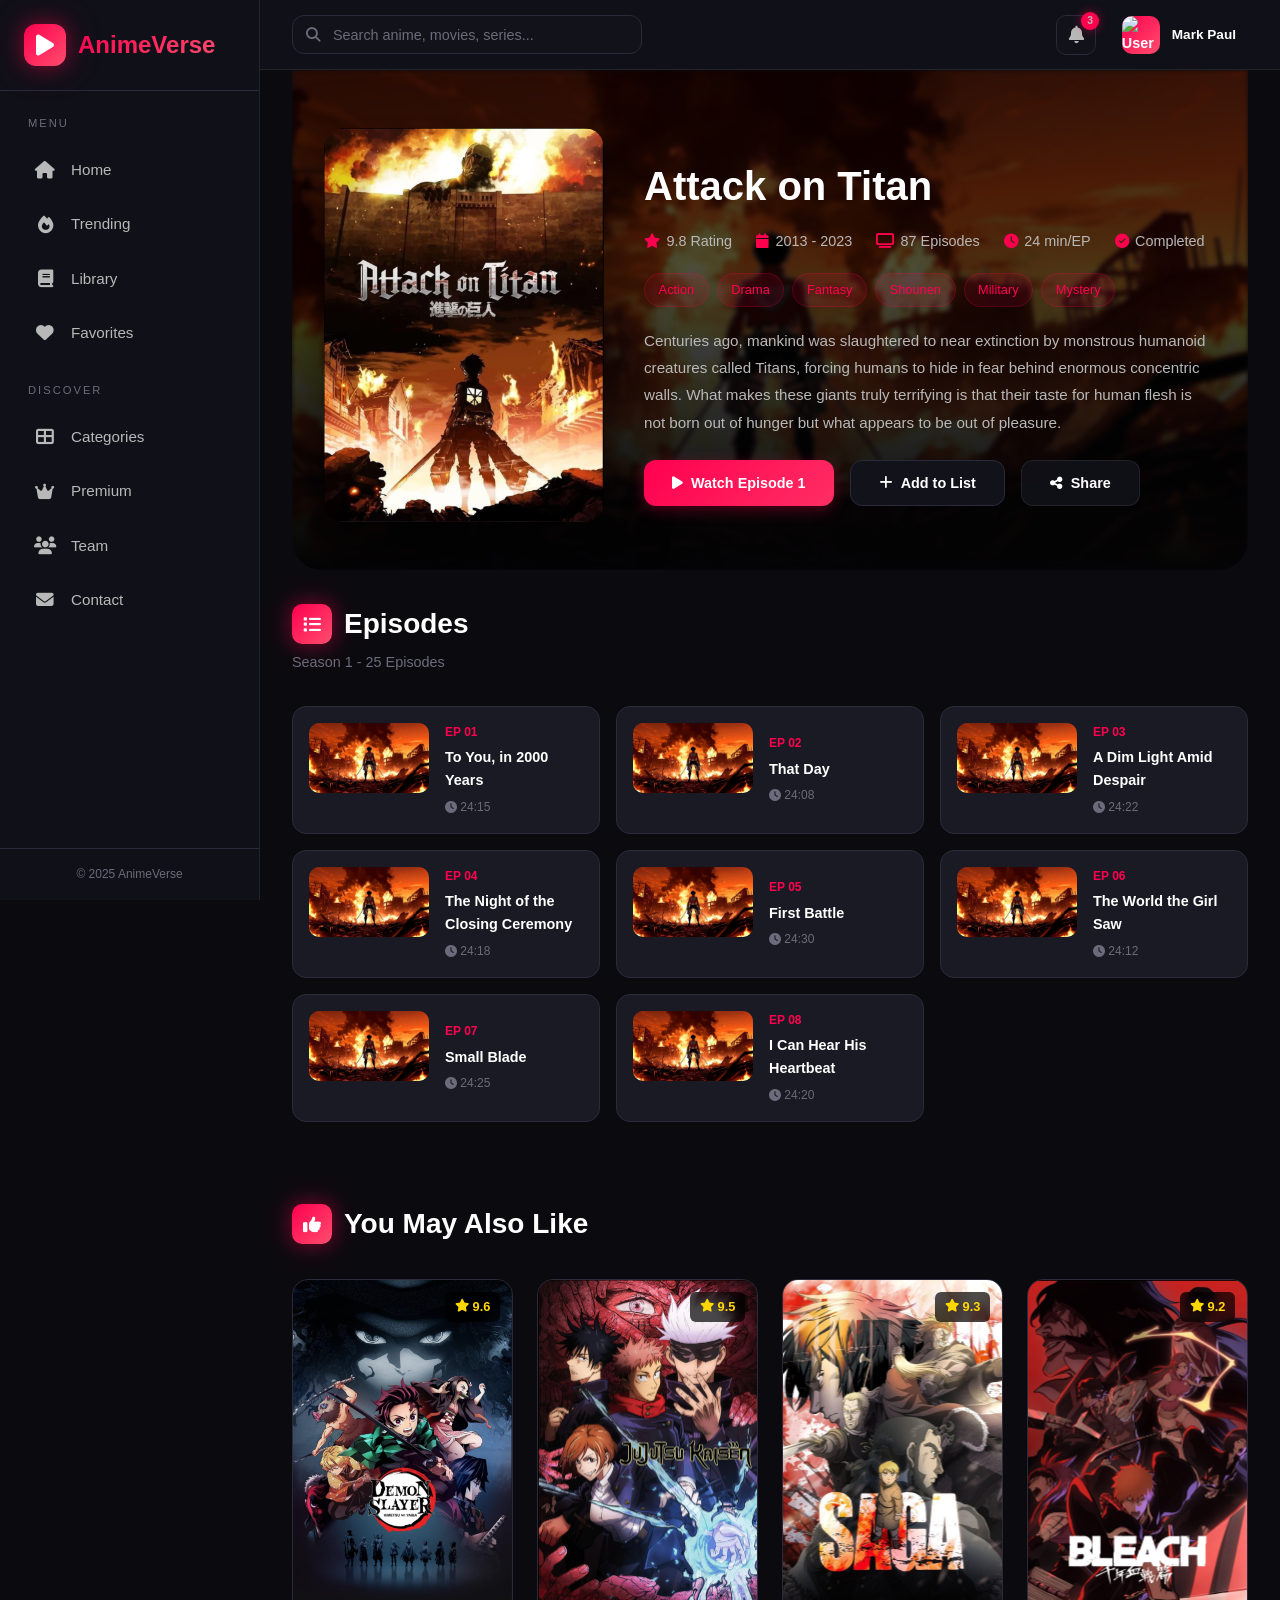
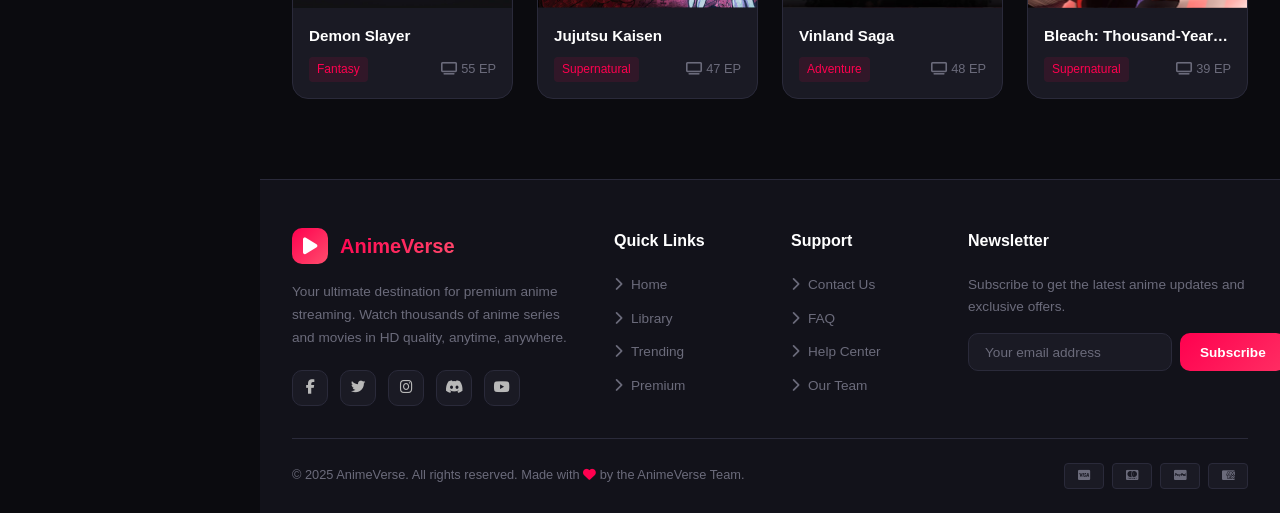
==== anime-details.html @ 61cfad12 "Fresh upload" ====
<!DOCTYPE html>
<html lang="en">
<head>
    <meta charset="UTF-8">
    <meta name="viewport" content="width=device-width, initial-scale=1.0">
    <meta name="description" content="Watch Attack on Titan on AnimeVerse. Stream all episodes in HD quality.">
    <meta name="keywords" content="attack on titan, anime streaming, watch anime, anime episodes">
    <meta name="author" content="AnimeVerse Team">
    <meta name="theme-color" content="#0b0b0f">
    <title>Attack on Titan - AnimeVerse</title>
    <link rel="stylesheet" href="css/style.css">
    <link rel="stylesheet" href="https://cdnjs.cloudflare.com/ajax/libs/font-awesome/6.4.0/css/all.min.css">
</head>
<body>
    <!-- Loading Screen -->
    <div class="loading-screen">
        <div class="loading-logo">AnimeVerse</div>
        <div class="loading-bar">
            <div class="loading-bar-fill"></div>
        </div>
    </div>

    <!-- Sidebar Overlay -->
    <div class="sidebar-overlay"></div>

    <!-- Sidebar Navigation -->
    <aside class="sidebar">
        <div class="sidebar-logo">
            <div class="sidebar-logo-icon"><i class="fas fa-play"></i></div>
            <div class="sidebar-logo-text">AnimeVerse</div>
        </div>

        <nav class="sidebar-nav">
            <div class="sidebar-nav-title">Menu</div>
            <a href="index.html" class="sidebar-nav-item">
                <i class="fas fa-home"></i> Home
            </a>
            <a href="index.html#trending" class="sidebar-nav-item">
                <i class="fas fa-fire"></i> Trending
            </a>
            <a href="library.html" class="sidebar-nav-item">
                <i class="fas fa-book"></i> Library
            </a>
            <a href="index.html#favorites" class="sidebar-nav-item">
                <i class="fas fa-heart"></i> Favorites
            </a>

            <div class="sidebar-nav-title" style="margin-top: 1.5rem;">Discover</div>
            <a href="index.html#categories" class="sidebar-nav-item">
                <i class="fas fa-th-large"></i> Categories
            </a>
            <a href="index.html#plans" class="sidebar-nav-item">
                <i class="fas fa-crown"></i> Premium
            </a>
            <a href="team.html" class="sidebar-nav-item">
                <i class="fas fa-users"></i> Team
            </a>
            <a href="contact.html" class="sidebar-nav-item">
                <i class="fas fa-envelope"></i> Contact
            </a>
        </nav>

        <div class="sidebar-footer">
            <p class="sidebar-footer-text">&copy; 2025 AnimeVerse</p>
        </div>
    </aside>

    <!-- Main Content -->
    <main class="main-content">
        <!-- Top Navbar -->
        <header class="top-navbar">
            <div class="navbar-left">
                <button class="menu-toggle" aria-label="Toggle menu">
                    <i class="fas fa-bars"></i>
                </button>
                <div class="search-bar">
                    <i class="fas fa-search"></i>
                    <input type="text" placeholder="Search anime, movies, series..." aria-label="Search anime">
                </div>
            </div>
            <div class="navbar-right">
                <button class="nav-icon-btn" aria-label="Notifications">
                    <i class="fas fa-bell"></i>
                    <span class="notification-badge">3</span>
                </button>
                <div class="user-profile">
                    <div class="user-avatar">
                        <img src="https://placeholder.vn/placeholder/100x100?bg=ff004f&color=ffffff&text=User" alt="User Avatar">
                    </div>
                    <span class="user-name">Mark Paul</span>
                </div>
            </div>
        </header>

        <!-- Anime Details Hero -->
        <section class="anime-details-hero">
            <div class="anime-details-bg" style="background-image: url('Assest/Banner/Attack_On_Titan.jpg')"></div>
            <div class="anime-details-content">
                <div class="anime-details-poster">
                    <img src="Assest/img/Attack_On_Titan.png" alt="Attack on Titan Poster">
                </div>
                <div class="anime-details-info">
                    <h1 class="anime-details-title">Attack on Titan</h1>
                    <div class="anime-details-meta">
                        <span class="anime-details-meta-item"><i class="fas fa-star"></i> 9.8 Rating</span>
                        <span class="anime-details-meta-item"><i class="fas fa-calendar"></i> 2013 - 2023</span>
                        <span class="anime-details-meta-item"><i class="fas fa-tv"></i> 87 Episodes</span>
                        <span class="anime-details-meta-item"><i class="fas fa-clock"></i> 24 min/EP</span>
                        <span class="anime-details-meta-item"><i class="fas fa-check-circle"></i> Completed</span>
                    </div>
                    <div class="anime-details-tags">
                        <span class="anime-tag">Action</span>
                        <span class="anime-tag">Drama</span>
                        <span class="anime-tag">Fantasy</span>
                        <span class="anime-tag">Shounen</span>
                        <span class="anime-tag">Military</span>
                        <span class="anime-tag">Mystery</span>
                    </div>
                    <p class="anime-details-desc">Centuries ago, mankind was slaughtered to near extinction by monstrous humanoid creatures called Titans, forcing humans to hide in fear behind enormous concentric walls. What makes these giants truly terrifying is that their taste for human flesh is not born out of hunger but what appears to be out of pleasure.</p>
                    <div class="anime-details-actions">
                        <button class="btn btn-primary btn-watch" onclick="document.getElementById('video-player').style.display='block'; document.getElementById('video-player').scrollIntoView({behavior: 'smooth'});"><i class="fas fa-play"></i> Watch Episode 1</button>
                        <button class="btn btn-secondary btn-add-list"><i class="fas fa-plus"></i> Add to List</button>
                        <button class="btn btn-glass"><i class="fas fa-share-alt"></i> Share</button>
                    </div>
                </div>
            </div>
        </section>

        <!-- Video Player Section -->
        <section class="video-player-section" id="video-player" style="display: none; padding: 2rem 5%; max-width: 1200px; margin: 0 auto;">
            <div style="position: relative; padding-bottom: 56.25%; height: 0; overflow: hidden; border-radius: 12px; box-shadow: 0 10px 30px rgba(0,0,0,0.5);">
                <iframe src="https://drive.google.com/file/d/15g7HXkT_EdzWvVVO2ECEE6o7pr22lSGc/preview" style="position: absolute; top: 0; left: 0; width: 100%; height: 100%; border: none;" allow="autoplay" allowfullscreen></iframe>
            </div>
        </section>

        <!-- Episodes Section -->
        <section class="episodes-section" id="episodes">
            <div class="section-header">
                <div>
                    <h2 class="section-title">
                        <div class="section-title-icon"><i class="fas fa-list"></i></div>
                        Episodes
                    </h2>
                    <p class="section-subtitle">Season 1 - 25 Episodes</p>
                </div>
            </div>

            <div class="episodes-grid">
                <div class="episode-card" onclick="document.getElementById('video-player').style.display='block'; document.getElementById('video-player').scrollIntoView({behavior: 'smooth'});" style="cursor: pointer;">
                    <div class="episode-thumb">
                        <img src="Assest/Banner/Attack_On_Titan.jpg" alt="Episode 1" loading="lazy">
                        <div class="episode-play-overlay"><i class="fas fa-play"></i></div>
                    </div>
                    <div class="episode-info">
                        <div class="episode-number">EP 01</div>
                        <div class="episode-title">To You, in 2000 Years</div>
                        <div class="episode-duration"><i class="fas fa-clock"></i> 24:15</div>
                    </div>
                </div>

                <div class="episode-card">
                    <div class="episode-thumb">
                        <img src="Assest/Banner/Attack_On_Titan.jpg" alt="Episode 2" loading="lazy">
                        <div class="episode-play-overlay"><i class="fas fa-play"></i></div>
                    </div>
                    <div class="episode-info">
                        <div class="episode-number">EP 02</div>
                        <div class="episode-title">That Day</div>
                        <div class="episode-duration"><i class="fas fa-clock"></i> 24:08</div>
                    </div>
                </div>

                <div class="episode-card">
                    <div class="episode-thumb">
                        <img src="Assest/Banner/Attack_On_Titan.jpg" alt="Episode 3" loading="lazy">
                        <div class="episode-play-overlay"><i class="fas fa-play"></i></div>
                    </div>
                    <div class="episode-info">
                        <div class="episode-number">EP 03</div>
                        <div class="episode-title">A Dim Light Amid Despair</div>
                        <div class="episode-duration"><i class="fas fa-clock"></i> 24:22</div>
                    </div>
                </div>

                <div class="episode-card">
                    <div class="episode-thumb">
                        <img src="Assest/Banner/Attack_On_Titan.jpg" alt="Episode 4" loading="lazy">
                        <div class="episode-play-overlay"><i class="fas fa-play"></i></div>
                    </div>
                    <div class="episode-info">
                        <div class="episode-number">EP 04</div>
                        <div class="episode-title">The Night of the Closing Ceremony</div>
                        <div class="episode-duration"><i class="fas fa-clock"></i> 24:18</div>
                    </div>
                </div>

                <div class="episode-card">
                    <div class="episode-thumb">
                        <img src="Assest/Banner/Attack_On_Titan.jpg" alt="Episode 5" loading="lazy">
                        <div class="episode-play-overlay"><i class="fas fa-play"></i></div>
                    </div>
                    <div class="episode-info">
                        <div class="episode-number">EP 05</div>
                        <div class="episode-title">First Battle</div>
                        <div class="episode-duration"><i class="fas fa-clock"></i> 24:30</div>
                    </div>
                </div>

                <div class="episode-card">
                    <div class="episode-thumb">
                        <img src="Assest/Banner/Attack_On_Titan.jpg" alt="Episode 6" loading="lazy">
                        <div class="episode-play-overlay"><i class="fas fa-play"></i></div>
                    </div>
                    <div class="episode-info">
                        <div class="episode-number">EP 06</div>
                        <div class="episode-title">The World the Girl Saw</div>
                        <div class="episode-duration"><i class="fas fa-clock"></i> 24:12</div>
                    </div>
                </div>

                <div class="episode-card">
                    <div class="episode-thumb">
                        <img src="Assest/Banner/Attack_On_Titan.jpg" alt="Episode 7" loading="lazy">
                        <div class="episode-play-overlay"><i class="fas fa-play"></i></div>
                    </div>
                    <div class="episode-info">
                        <div class="episode-number">EP 07</div>
                        <div class="episode-title">Small Blade</div>
                        <div class="episode-duration"><i class="fas fa-clock"></i> 24:25</div>
                    </div>
                </div>

                <div class="episode-card">
                    <div class="episode-thumb">
                        <img src="Assest/Banner/Attack_On_Titan.jpg" alt="Episode 8" loading="lazy">
                        <div class="episode-play-overlay"><i class="fas fa-play"></i></div>
                    </div>
                    <div class="episode-info">
                        <div class="episode-number">EP 08</div>
                        <div class="episode-title">I Can Hear His Heartbeat</div>
                        <div class="episode-duration"><i class="fas fa-clock"></i> 24:20</div>
                    </div>
                </div>
            </div>
        </section>

        <!-- Related Anime -->
        <section class="section">
            <div class="section-header reveal">
                <div>
                    <h2 class="section-title">
                        <div class="section-title-icon"><i class="fas fa-thumbs-up"></i></div>
                        You May Also Like
                    </h2>
                </div>
            </div>

            <div class="anime-grid reveal">
                <div class="anime-card" data-search="demon slayer action fantasy">
                    <div class="anime-card-img">
                        <img src="Assest/img/Demon_Slayer.png" alt="Demon Slayer" loading="lazy">
                        <div class="anime-card-rating"><i class="fas fa-star"></i> 9.6</div>
                        <div class="anime-card-overlay">
                            <button class="btn btn-primary btn-watch" style="width: 100%;"><i class="fas fa-play"></i> Watch</button>
                        </div>
                    </div>
                    <div class="anime-card-info">
                        <h3 class="anime-card-title">Demon Slayer</h3>
                        <div class="anime-card-meta">
                            <span class="anime-card-genre">Fantasy</span>
                            <span class="anime-card-episodes"><i class="fas fa-tv"></i> 55 EP</span>
                        </div>
                    </div>
                </div>

                <div class="anime-card" data-search="jujutsu kaisen action supernatural">
                    <div class="anime-card-img">
                        <img src="Assest/img/Jujutsu_Kaisen.png" alt="Jujutsu Kaisen" loading="lazy">
                        <div class="anime-card-rating"><i class="fas fa-star"></i> 9.5</div>
                        <div class="anime-card-overlay">
                            <button class="btn btn-primary btn-watch" style="width: 100%;"><i class="fas fa-play"></i> Watch</button>
                        </div>
                    </div>
                    <div class="anime-card-info">
                        <h3 class="anime-card-title">Jujutsu Kaisen</h3>
                        <div class="anime-card-meta">
                            <span class="anime-card-genre">Supernatural</span>
                            <span class="anime-card-episodes"><i class="fas fa-tv"></i> 47 EP</span>
                        </div>
                    </div>
                </div>

                <div class="anime-card" data-search="vinland saga action adventure">
                    <div class="anime-card-img">
                        <img src="Assest/img/Vinland_Saga.png" alt="Vinland Saga" loading="lazy">
                        <div class="anime-card-rating"><i class="fas fa-star"></i> 9.3</div>
                        <div class="anime-card-overlay">
                            <button class="btn btn-primary btn-watch" style="width: 100%;"><i class="fas fa-play"></i> Watch</button>
                        </div>
                    </div>
                    <div class="anime-card-info">
                        <h3 class="anime-card-title">Vinland Saga</h3>
                        <div class="anime-card-meta">
                            <span class="anime-card-genre">Adventure</span>
                            <span class="anime-card-episodes"><i class="fas fa-tv"></i> 48 EP</span>
                        </div>
                    </div>
                </div>

                <div class="anime-card" data-search="bleach thousand year blood war action supernatural">
                    <div class="anime-card-img">
                        <img src="Assest/img/Bleach_TYBW.png" alt="Bleach TYBW" loading="lazy">
                        <div class="anime-card-rating"><i class="fas fa-star"></i> 9.2</div>
                        <div class="anime-card-overlay">
                            <button class="btn btn-primary btn-watch" style="width: 100%;"><i class="fas fa-play"></i> Watch</button>
                        </div>
                    </div>
                    <div class="anime-card-info">
                        <h3 class="anime-card-title">Bleach: Thousand-Year Blood War</h3>
                        <div class="anime-card-meta">
                            <span class="anime-card-genre">Supernatural</span>
                            <span class="anime-card-episodes"><i class="fas fa-tv"></i> 39 EP</span>
                        </div>
                    </div>
                </div>
            </div>
        </section>

        <!-- Footer -->
        <footer class="footer">
            <div class="footer-grid">
                <div class="footer-brand">
                    <div class="footer-logo">
                        <div class="footer-logo-icon"><i class="fas fa-play"></i></div>
                        <div class="footer-logo-text">AnimeVerse</div>
                    </div>
                    <p class="footer-desc">Your ultimate destination for premium anime streaming. Watch thousands of anime series and movies in HD quality, anytime, anywhere.</p>
                    <div class="footer-social">
                        <a href="#" class="footer-social-link" aria-label="Facebook"><i class="fab fa-facebook-f"></i></a>
                        <a href="#" class="footer-social-link" aria-label="Twitter"><i class="fab fa-twitter"></i></a>
                        <a href="#" class="footer-social-link" aria-label="Instagram"><i class="fab fa-instagram"></i></a>
                        <a href="#" class="footer-social-link" aria-label="Discord"><i class="fab fa-discord"></i></a>
                        <a href="#" class="footer-social-link" aria-label="YouTube"><i class="fab fa-youtube"></i></a>
                    </div>
                </div>

                <div class="footer-links-col">
                    <h4 class="footer-title">Quick Links</h4>
                    <div class="footer-links">
                        <a href="index.html" class="footer-link"><i class="fas fa-chevron-right"></i> Home</a>
                        <a href="library.html" class="footer-link"><i class="fas fa-chevron-right"></i> Library</a>
                        <a href="index.html#trending" class="footer-link"><i class="fas fa-chevron-right"></i> Trending</a>
                        <a href="index.html#plans" class="footer-link"><i class="fas fa-chevron-right"></i> Premium</a>
                    </div>
                </div>

                <div class="footer-links-col">
                    <h4 class="footer-title">Support</h4>
                    <div class="footer-links">
                        <a href="contact.html" class="footer-link"><i class="fas fa-chevron-right"></i> Contact Us</a>
                        <a href="#" class="footer-link"><i class="fas fa-chevron-right"></i> FAQ</a>
                        <a href="#" class="footer-link"><i class="fas fa-chevron-right"></i> Help Center</a>
                        <a href="team.html" class="footer-link"><i class="fas fa-chevron-right"></i> Our Team</a>
                    </div>
                </div>

                <div class="footer-newsletter">
                    <h4 class="footer-title">Newsletter</h4>
                    <p class="footer-newsletter-text">Subscribe to get the latest anime updates and exclusive offers.</p>
                    <form class="newsletter-form" onsubmit="return false;">
                        <input type="email" class="newsletter-input" placeholder="Your email address" required>
                        <button type="submit" class="newsletter-btn">Subscribe</button>
                    </form>
                </div>
            </div>

            <div class="footer-bottom">
                <p class="footer-copyright">&copy; 2025 AnimeVerse. All rights reserved. Made with <i class="fas fa-heart" style="color: var(--accent-primary);"></i> by the AnimeVerse Team.</p>
                <div class="footer-payment">
                    <div class="payment-icon"><i class="fab fa-cc-visa"></i></div>
                    <div class="payment-icon"><i class="fab fa-cc-mastercard"></i></div>
                    <div class="payment-icon"><i class="fab fa-cc-paypal"></i></div>
                    <div class="payment-icon"><i class="fab fa-cc-amex"></i></div>
                </div>
            </div>
        </footer>
    </main>

    <!-- Mobile Bottom Navigation -->
    <nav class="mobile-bottom-nav">
        <div class="mobile-nav-items">
            <a href="index.html" class="mobile-nav-item">
                <i class="fas fa-home"></i>
                <span>Home</span>
            </a>
            <a href="library.html" class="mobile-nav-item">
                <i class="fas fa-book"></i>
                <span>Library</span>
            </a>
            <a href="index.html#trending" class="mobile-nav-item">
                <i class="fas fa-fire"></i>
                <span>Trending</span>
            </a>
            <a href="team.html" class="mobile-nav-item">
                <i class="fas fa-users"></i>
                <span>Team</span>
            </a>
            <a href="contact.html" class="mobile-nav-item">
                <i class="fas fa-envelope"></i>
                <span>Contact</span>
            </a>
        </div>
    </nav>

    <!-- Back to Top Button -->
    <button class="back-to-top" aria-label="Back to top">
        <i class="fas fa-arrow-up"></i>
    </button>

    <script src="js/script.js"></script>
</body>
</html>
---- css/style.css ----
/* ============================================
   ANIMEVERSE - PREMIUM ANIME STREAMING PLATFORM
   Dark Futuristic Theme with Neon Accents
   ============================================ */

/* ===== CSS VARIABLES ===== */
:root {
    --primary-bg: #0b0b0f;
    --secondary-bg: #12121a;
    --card-bg: #1a1a24;
    --card-hover: #222230;
    --accent-primary: #ff004f;
    --accent-secondary: #ff2e63;
    --accent-tertiary: #ff4d6d;
    --text-primary: #ffffff;
    --text-secondary: #b8b8b8;
    --text-muted: #6b6b7b;
    --border-color: #2a2a3a;
    --glass-bg: rgba(18, 18, 26, 0.85);
    --glass-border: rgba(255, 255, 255, 0.08);
    --neon-glow: 0 0 20px rgba(255, 0, 79, 0.4), 0 0 40px rgba(255, 0, 79, 0.2);
    --transition-fast: 0.2s ease;
    --transition-normal: 0.3s ease;
    --transition-slow: 0.5s ease;
    --sidebar-width: 260px;
    --navbar-height: 70px;
}

/* ===== RESET & BASE ===== */
*,
*::before,
*::after {
    margin: 0;
    padding: 0;
    box-sizing: border-box;
}

html {
    scroll-behavior: smooth;
    font-size: 16px;
}

body {
    font-family: 'Segoe UI', 'Inter', -apple-system, BlinkMacSystemFont, sans-serif;
    background-color: var(--primary-bg);
    color: var(--text-primary);
    line-height: 1.6;
    overflow-x: hidden;
    min-height: 100vh;
}

a {
    text-decoration: none;
    color: inherit;
    transition: var(--transition-fast);
}

img {
    max-width: 100%;
    display: block;
}

ul {
    list-style: none;
}

/* ===== CUSTOM SCROLLBAR ===== */
::-webkit-scrollbar {
    width: 8px;
    height: 8px;
}

::-webkit-scrollbar-track {
    background: var(--primary-bg);
}

::-webkit-scrollbar-thumb {
    background: var(--accent-primary);
    border-radius: 4px;
}

::-webkit-scrollbar-thumb:hover {
    background: var(--accent-secondary);
}

/* ===== LOADING SCREEN ===== */
.loading-screen {
    position: fixed;
    top: 0;
    left: 0;
    width: 100%;
    height: 100%;
    background: var(--primary-bg);
    display: flex;
    flex-direction: column;
    align-items: center;
    justify-content: center;
    z-index: 10000;
    transition: opacity 0.5s ease, visibility 0.5s ease;
}

.loading-screen.hidden {
    opacity: 0;
    visibility: hidden;
    pointer-events: none;
}

.loading-logo {
    font-size: 3rem;
    font-weight: 800;
    background: linear-gradient(135deg, var(--accent-primary), var(--accent-tertiary));
    -webkit-background-clip: text;
    -webkit-text-fill-color: transparent;
    background-clip: text;
    margin-bottom: 1.5rem;
    animation: pulse 1.5s ease-in-out infinite;
}

.loading-bar {
    width: 200px;
    height: 4px;
    background: var(--secondary-bg);
    border-radius: 2px;
    overflow: hidden;
}

.loading-bar-fill {
    height: 100%;
    width: 0%;
    background: linear-gradient(90deg, var(--accent-primary), var(--accent-tertiary));
    border-radius: 2px;
    animation: loadingFill 2s ease-in-out forwards;
}

@keyframes loadingFill {
    0% {
        width: 0%;
    }

    50% {
        width: 70%;
    }

    100% {
        width: 100%;
    }
}

@keyframes pulse {

    0%,
    100% {
        opacity: 1;
        transform: scale(1);
    }

    50% {
        opacity: 0.7;
        transform: scale(1.05);
    }
}

/* ===== SIDEBAR ===== */
.sidebar {
    position: fixed;
    top: 0;
    left: 0;
    width: var(--sidebar-width);
    height: 100vh;
    background: var(--glass-bg);
    backdrop-filter: blur(20px);
    border-right: 1px solid var(--glass-border);
    z-index: 1000;
    padding: 1.5rem 0;
    transition: transform var(--transition-normal);
    overflow-y: auto;
}

.sidebar-logo {
    display: flex;
    align-items: center;
    gap: 0.75rem;
    padding: 0 1.5rem 1.5rem;
    border-bottom: 1px solid var(--border-color);
    margin-bottom: 1.5rem;
}

.sidebar-logo-icon {
    width: 42px;
    height: 42px;
    background: linear-gradient(135deg, var(--accent-primary), var(--accent-tertiary));
    border-radius: 12px;
    display: flex;
    align-items: center;
    justify-content: center;
    font-size: 1.5rem;
    box-shadow: var(--neon-glow);
}

.sidebar-logo-text {
    font-size: 1.5rem;
    font-weight: 800;
    background: linear-gradient(135deg, var(--accent-primary), var(--accent-tertiary));
    -webkit-background-clip: text;
    -webkit-text-fill-color: transparent;
    background-clip: text;
}

.sidebar-nav {
    padding: 0 1rem;
    position: relative;
}

.nav-indicator {
    position: absolute;
    left: 1rem;
    right: 1rem;
    background: linear-gradient(135deg, rgba(255, 0, 79, 0.15), rgba(255, 46, 99, 0.1));
    border: 1px solid rgba(255, 0, 79, 0.2);
    border-radius: 12px;
    transition: top 0.3s cubic-bezier(0.4, 0, 0.2, 1), height 0.3s cubic-bezier(0.4, 0, 0.2, 1), opacity 0.3s ease;
    z-index: 0;
    pointer-events: none;
    opacity: 0;
}

.sidebar-nav-title {
    font-size: 0.7rem;
    text-transform: uppercase;
    letter-spacing: 2px;
    color: var(--text-muted);
    padding: 0 0.75rem;
    margin-bottom: 0.75rem;
}

.sidebar-nav-item {
    display: flex;
    align-items: center;
    gap: 0.875rem;
    padding: 0.75rem 1rem;
    border-radius: 12px;
    margin-bottom: 0.25rem;
    color: var(--text-secondary);
    font-size: 0.95rem;
    font-weight: 500;
    transition: var(--transition-fast);
    cursor: pointer;
    border: 1px solid transparent;
    position: relative;
    z-index: 1;
}

.sidebar-nav-item:hover {
    background: rgba(255, 0, 79, 0.1);
    color: var(--accent-primary);
}

.sidebar-nav-item.active {
    color: var(--accent-primary);
    background: transparent;
    border-color: transparent;
}

.sidebar-nav-item i {
    font-size: 1.1rem;
    width: 24px;
    text-align: center;
}

.sidebar-footer {
    position: absolute;
    bottom: 0;
    left: 0;
    right: 0;
    padding: 1rem 1.5rem;
    border-top: 1px solid var(--border-color);
    text-align: center;
}

.sidebar-footer-text {
    font-size: 0.75rem;
    color: var(--text-muted);
}

/* ===== MAIN CONTENT ===== */
.main-content {
    margin-left: var(--sidebar-width);
    min-height: 100vh;
    transition: margin-left var(--transition-normal);
}

/* ===== TOP NAVBAR ===== */
.top-navbar {
    position: sticky;
    top: 0;
    background: var(--glass-bg);
    backdrop-filter: blur(20px);
    border-bottom: 1px solid var(--glass-border);
    height: var(--navbar-height);
    display: flex;
    align-items: center;
    justify-content: space-between;
    padding: 0 2rem;
    z-index: 900;
}

.navbar-left {
    display: flex;
    align-items: center;
    gap: 1.5rem;
}

.menu-toggle {
    display: none;
    background: none;
    border: none;
    color: var(--text-primary);
    font-size: 1.5rem;
    cursor: pointer;
    padding: 0.5rem;
}

.search-bar {
    position: relative;
    width: 350px;
}

.search-bar input {
    width: 100%;
    padding: 0.65rem 1rem 0.65rem 2.5rem;
    background: var(--secondary-bg);
    border: 1px solid var(--border-color);
    border-radius: 12px;
    color: var(--text-primary);
    font-size: 0.9rem;
    outline: none;
    transition: var(--transition-fast);
}

.search-bar input:focus {
    border-color: var(--accent-primary);
    box-shadow: 0 0 0 3px rgba(255, 0, 79, 0.1);
}

.search-bar input::placeholder {
    color: var(--text-muted);
}

.search-bar i {
    position: absolute;
    left: 0.875rem;
    top: 50%;
    transform: translateY(-50%);
    color: var(--text-muted);
    font-size: 0.9rem;
}

.navbar-right {
    display: flex;
    align-items: center;
    gap: 1.25rem;
}

.nav-icon-btn {
    position: relative;
    width: 40px;
    height: 40px;
    border-radius: 10px;
    background: var(--secondary-bg);
    border: 1px solid var(--border-color);
    display: flex;
    align-items: center;
    justify-content: center;
    color: var(--text-secondary);
    font-size: 1.1rem;
    cursor: pointer;
    transition: var(--transition-fast);
}

.nav-icon-btn:hover {
    background: rgba(255, 0, 79, 0.1);
    color: var(--accent-primary);
    border-color: rgba(255, 0, 79, 0.3);
}

.notification-badge {
    position: absolute;
    top: -4px;
    right: -4px;
    width: 18px;
    height: 18px;
    background: var(--accent-primary);
    border-radius: 50%;
    font-size: 0.65rem;
    font-weight: 700;
    display: flex;
    align-items: center;
    justify-content: center;
    box-shadow: 0 0 10px rgba(255, 0, 79, 0.5);
}

.user-profile {
    display: flex;
    align-items: center;
    gap: 0.75rem;
    cursor: pointer;
    padding: 0.35rem 0.75rem 0.35rem 0.35rem;
    border-radius: 12px;
    transition: var(--transition-fast);
}

.user-profile:hover {
    background: var(--secondary-bg);
}

.user-avatar {
    width: 38px;
    height: 38px;
    border-radius: 10px;
    background: linear-gradient(135deg, var(--accent-primary), var(--accent-tertiary));
    display: flex;
    align-items: center;
    justify-content: center;
    font-weight: 700;
    font-size: 0.9rem;
    overflow: hidden;
}

.user-avatar img {
    width: 100%;
    height: 100%;
    object-fit: cover;
}

.user-name {
    font-size: 0.85rem;
    font-weight: 600;
    color: var(--text-primary);
}

/* ===== HERO SECTION ===== */
.hero-section {
    position: relative;
    height: 85vh;
    min-height: 600px;
    overflow: hidden;
    border-radius: 0 0 30px 30px;
    margin: 0 2rem;
}

.hero-slider {
    position: relative;
    width: 100%;
    height: 100%;
    border-radius: 0 0 30px 30px;
    overflow: hidden;
}

.hero-slide {
    position: absolute;
    top: 0;
    left: 0;
    width: 100%;
    height: 100%;
    opacity: 0;
    transition: opacity 1s ease-in-out;
    display: flex;
    align-items: center;
}

.hero-slide.active {
    opacity: 1;
}

.hero-slide-bg {
    position: absolute;
    top: 0;
    left: 0;
    width: 100%;
    height: 100%;
    background-size: cover;
    background-position: center;
    filter: brightness(0.4);
}

.hero-slide-bg::after {
    content: '';
    position: absolute;
    top: 0;
    left: 0;
    width: 100%;
    height: 100%;
    background: linear-gradient(90deg, var(--primary-bg) 0%, transparent 50%, var(--primary-bg) 100%);
}

.hero-content {
    position: relative;
    z-index: 2;
    max-width: 700px;
    padding: 0 4rem;
}

.hero-badge {
    display: inline-flex;
    align-items: center;
    gap: 0.5rem;
    padding: 0.4rem 1rem;
    background: rgba(255, 0, 79, 0.2);
    border: 1px solid rgba(255, 0, 79, 0.3);
    border-radius: 20px;
    font-size: 0.8rem;
    font-weight: 600;
    color: var(--accent-primary);
    margin-bottom: 1.5rem;
    text-transform: uppercase;
    letter-spacing: 1px;
}

.hero-title {
    font-size: 3.5rem;
    font-weight: 800;
    line-height: 1.1;
    margin-bottom: 1rem;
    text-shadow: 0 4px 20px rgba(0, 0, 0, 0.5);
}

.hero-meta {
    display: flex;
    align-items: center;
    gap: 1.25rem;
    margin-bottom: 1.25rem;
    font-size: 0.9rem;
    color: var(--text-secondary);
}

.hero-rating {
    display: flex;
    align-items: center;
    gap: 0.35rem;
    color: #ffd700;
}

.hero-rating i {
    font-size: 0.85rem;
}

.hero-description {
    font-size: 1rem;
    color: var(--text-secondary);
    line-height: 1.7;
    margin-bottom: 2rem;
    max-width: 550px;
}

.hero-buttons {
    display: flex;
    gap: 1rem;
}

.btn {
    display: inline-flex;
    align-items: center;
    justify-content: center;
    gap: 0.5rem;
    padding: 0.875rem 1.75rem;
    border-radius: 12px;
    font-size: 0.9rem;
    font-weight: 600;
    cursor: pointer;
    border: none;
    transition: var(--transition-fast);
    outline: none;
}

.btn-primary {
    background: linear-gradient(135deg, var(--accent-primary), var(--accent-secondary));
    color: white;
    box-shadow: 0 4px 15px rgba(255, 0, 79, 0.3);
}

.btn-primary:hover {
    transform: translateY(-2px);
    box-shadow: 0 8px 25px rgba(255, 0, 79, 0.4);
}

.btn-secondary {
    background: var(--secondary-bg);
    color: var(--text-primary);
    border: 1px solid var(--border-color);
}

.btn-secondary:hover {
    background: var(--card-bg);
    border-color: var(--accent-primary);
    color: var(--accent-primary);
}

.btn-glass {
    background: var(--glass-bg);
    backdrop-filter: blur(10px);
    border: 1px solid var(--glass-border);
    color: var(--text-primary);
}

.btn-glass:hover {
    background: rgba(255, 0, 79, 0.1);
    border-color: rgba(255, 0, 79, 0.3);
}

.hero-slider-dots {
    position: absolute;
    bottom: 2rem;
    left: 50%;
    transform: translateX(-50%);
    display: flex;
    gap: 0.75rem;
    z-index: 10;
}

.hero-dot {
    width: 10px;
    height: 10px;
    border-radius: 50%;
    background: rgba(255, 255, 255, 0.3);
    cursor: pointer;
    transition: var(--transition-fast);
    border: none;
}

.hero-dot.active {
    background: var(--accent-primary);
    box-shadow: 0 0 10px rgba(255, 0, 79, 0.5);
    width: 30px;
    border-radius: 5px;
}

.hero-dot:hover {
    background: var(--accent-secondary);
}

/* ===== SECTION STYLES ===== */
.section {
    padding: 3rem 2rem;
}

.section-header {
    display: flex;
    align-items: center;
    justify-content: space-between;
    margin-bottom: 2rem;
}

.section-title {
    font-size: 1.75rem;
    font-weight: 700;
    display: flex;
    align-items: center;
    gap: 0.75rem;
}

.section-title-icon {
    width: 40px;
    height: 40px;
    background: linear-gradient(135deg, var(--accent-primary), var(--accent-tertiary));
    border-radius: 10px;
    display: flex;
    align-items: center;
    justify-content: center;
    font-size: 1.1rem;
    box-shadow: var(--neon-glow);
}

.section-subtitle {
    color: var(--text-muted);
    font-size: 0.9rem;
    margin-top: 0.25rem;
}

.view-all-btn {
    display: flex;
    align-items: center;
    gap: 0.5rem;
    color: var(--accent-primary);
    font-size: 0.9rem;
    font-weight: 600;
    transition: var(--transition-fast);
}

.view-all-btn:hover {
    gap: 0.75rem;
    text-shadow: 0 0 10px rgba(255, 0, 79, 0.3);
}

/* ===== ANIME CARDS ===== */
.anime-grid {
    display: grid;
    grid-template-columns: repeat(auto-fill, minmax(200px, 1fr));
    gap: 1.5rem;
}

.anime-card {
    min-width: 0;
    position: relative;
    background: var(--card-bg);
    border-radius: 16px;
    overflow: hidden;
    transition: var(--transition-normal);
    cursor: pointer;
    border: 1px solid var(--border-color);
}

.anime-card:hover {
    transform: translateY(-8px);
    border-color: rgba(255, 0, 79, 0.3);
    box-shadow: 0 20px 40px rgba(0, 0, 0, 0.4), var(--neon-glow);
}

.anime-card-img {
    position: relative;
    width: 100%;
    aspect-ratio: 2/3;
    overflow: hidden;
}

.anime-card-img img {
    width: 100%;
    height: 100%;
    object-fit: cover;
    transition: var(--transition-slow);
}

.anime-card:hover .anime-card-img img {
    transform: scale(1.1);
}

.anime-card-overlay {
    position: absolute;
    top: 0;
    left: 0;
    width: 100%;
    height: 100%;
    background: linear-gradient(180deg, transparent 40%, rgba(11, 11, 15, 0.9) 100%);
    display: flex;
    flex-direction: column;
    justify-content: flex-end;
    padding: 1rem;
    opacity: 0;
    transition: var(--transition-normal);
}

.anime-card:hover .anime-card-overlay {
    opacity: 1;
}

.anime-card-badge {
    position: absolute;
    top: 0.75rem;
    left: 0.75rem;
    padding: 0.3rem 0.7rem;
    background: var(--accent-primary);
    border-radius: 6px;
    font-size: 0.7rem;
    font-weight: 700;
    text-transform: uppercase;
    letter-spacing: 0.5px;
}

.anime-card-rating {
    position: absolute;
    top: 0.75rem;
    right: 0.75rem;
    display: flex;
    align-items: center;
    gap: 0.25rem;
    padding: 0.3rem 0.6rem;
    background: rgba(0, 0, 0, 0.7);
    backdrop-filter: blur(5px);
    border-radius: 6px;
    font-size: 0.8rem;
    font-weight: 600;
    color: #ffd700;
}

.anime-card-info {
    padding: 1rem;
}

.anime-card-title {
    font-size: 0.95rem;
    font-weight: 600;
    margin-bottom: 0.5rem;
    white-space: nowrap;
    overflow: hidden;
    text-overflow: ellipsis;
}

.anime-card-meta {
    display: flex;
    align-items: center;
    justify-content: space-between;
    font-size: 0.8rem;
    color: var(--text-muted);
}

.anime-card-genre {
    padding: 0.2rem 0.5rem;
    background: rgba(255, 0, 79, 0.1);
    border-radius: 4px;
    color: var(--accent-primary);
    font-size: 0.75rem;
    font-weight: 500;
}

.anime-card-episodes {
    display: flex;
    align-items: center;
    gap: 0.25rem;
}

/* ===== HORIZONTAL SCROLL SECTION ===== */
.scroll-container {
    display: flex;
    gap: 1.5rem;
    overflow-x: auto;
    scroll-snap-type: x mandatory;
    padding-bottom: 1rem;
    scrollbar-width: thin;
}

.scroll-container::-webkit-scrollbar {
    height: 6px;
}

.scroll-container .anime-card {
    min-width: 200px;
    width: 200px;
    max-width: 200px;
    flex-shrink: 0;
    scroll-snap-align: start;
}

.scroll-nav {
    display: flex;
    gap: 0.5rem;
    margin-top: 1rem;
    justify-content: center;
}

.scroll-nav-btn {
    width: 36px;
    height: 36px;
    border-radius: 50%;
    background: var(--secondary-bg);
    border: 1px solid var(--border-color);
    color: var(--text-secondary);
    display: flex;
    align-items: center;
    justify-content: center;
    cursor: pointer;
    transition: var(--transition-fast);
    font-size: 0.9rem;
}

.scroll-nav-btn:hover {
    background: var(--accent-primary);
    color: white;
    border-color: var(--accent-primary);
}

/* ===== CATEGORIES ===== */
.categories-grid {
    display: grid;
    grid-template-columns: repeat(auto-fill, minmax(140px, 1fr));
    gap: 1rem;
}

.category-card {
    position: relative;
    padding: 1.5rem 1rem;
    background: var(--card-bg);
    border-radius: 16px;
    text-align: center;
    border: 1px solid var(--border-color);
    transition: var(--transition-normal);
    cursor: pointer;
    overflow: hidden;
}

.category-card::before {
    content: '';
    position: absolute;
    top: 0;
    left: 0;
    width: 100%;
    height: 3px;
    background: linear-gradient(90deg, var(--accent-primary), var(--accent-tertiary));
    transform: scaleX(0);
    transition: var(--transition-normal);
}

.category-card:hover::before {
    transform: scaleX(1);
}

.category-card:hover {
    transform: translateY(-5px);
    border-color: rgba(255, 0, 79, 0.3);
    box-shadow: var(--neon-glow);
}

.category-icon {
    font-size: 2rem;
    margin-bottom: 0.75rem;
}

.category-name {
    font-size: 0.95rem;
    font-weight: 600;
}

.category-count {
    font-size: 0.75rem;
    color: var(--text-muted);
    margin-top: 0.25rem;
}

/* ===== SUBSCRIPTION PLANS ===== */
.plans-grid {
    display: grid;
    grid-template-columns: repeat(auto-fit, minmax(300px, 1fr));
    gap: 2rem;
    max-width: 1100px;
    margin: 0 auto;
}

.plan-card {
    position: relative;
    background: var(--card-bg);
    border-radius: 24px;
    padding: 2.5rem 2rem;
    border: 1px solid var(--border-color);
    transition: var(--transition-normal);
    overflow: hidden;
}

.plan-card.featured {
    border-color: var(--accent-primary);
    box-shadow: 0 0 30px rgba(255, 0, 79, 0.15);
    transform: scale(1.05);
}

.plan-card.featured::before {
    content: 'MOST POPULAR';
    position: absolute;
    top: 1.5rem;
    right: -2.5rem;
    background: linear-gradient(135deg, var(--accent-primary), var(--accent-secondary));
    color: white;
    font-size: 0.5rem;
    font-weight: 700;
    padding: 0.4rem 0;
    width: 160px;
    text-align: center;
    line-height: 1;
    transform: rotate(45deg);
    letter-spacing: 1px;
    white-space: nowrap;
}

.plan-card:hover {
    transform: translateY(-8px);
    border-color: rgba(255, 0, 79, 0.3);
    box-shadow: var(--neon-glow);
}

.plan-card.featured:hover {
    transform: scale(1.05) translateY(-8px);
}

.plan-name {
    font-size: 1.25rem;
    font-weight: 700;
    margin-bottom: 0.5rem;
}

.plan-price {
    font-size: 2.5rem;
    font-weight: 800;
    background: linear-gradient(135deg, var(--accent-primary), var(--accent-tertiary));
    -webkit-background-clip: text;
    -webkit-text-fill-color: transparent;
    background-clip: text;
    margin-bottom: 0.25rem;
}

.plan-period {
    font-size: 0.85rem;
    color: var(--text-muted);
    margin-bottom: 1.5rem;
}

.plan-features {
    margin-bottom: 2rem;
}

.plan-feature {
    display: flex;
    align-items: center;
    gap: 0.75rem;
    padding: 0.5rem 0;
    font-size: 0.9rem;
    color: var(--text-secondary);
    border-bottom: 1px solid var(--border-color);
}

.plan-feature:last-child {
    border-bottom: none;
}

.plan-feature i {
    color: var(--accent-primary);
    font-size: 0.85rem;
}

.plan-btn {
    width: 100%;
    padding: 0.875rem;
    border-radius: 12px;
    font-size: 0.95rem;
    font-weight: 600;
    cursor: pointer;
    border: none;
    transition: var(--transition-fast);
}

.plan-btn-primary {
    background: linear-gradient(135deg, var(--accent-primary), var(--accent-secondary));
    color: white;
    box-shadow: 0 4px 15px rgba(255, 0, 79, 0.3);
}

.plan-btn-primary:hover {
    transform: translateY(-2px);
    box-shadow: 0 8px 25px rgba(255, 0, 79, 0.4);
}

.plan-btn-secondary {
    background: transparent;
    color: var(--text-primary);
    border: 1px solid var(--border-color);
}

.plan-btn-secondary:hover {
    border-color: var(--accent-primary);
    color: var(--accent-primary);
    background: rgba(255, 0, 79, 0.05);
}

/* ===== TEAM SECTION ===== */
.team-grid {
    display: grid;
    grid-template-columns: repeat(auto-fit, minmax(250px, 1fr));
    gap: 2rem;
    max-width: 1200px;
    margin: 0 auto;
}

.team-card {
    position: relative;
    background: var(--card-bg);
    border-radius: 20px;
    overflow: hidden;
    border: 1px solid var(--border-color);
    transition: var(--transition-normal);
}

.team-card:hover {
    transform: translateY(-10px);
    border-color: rgba(255, 0, 79, 0.3);
    box-shadow: var(--neon-glow);
}

.team-card-img {
    position: relative;
    width: 100%;
    aspect-ratio: 1;
    overflow: hidden;
}

.team-card-img img {
    width: 100%;
    height: 100%;
    object-fit: cover;
    transition: var(--transition-slow);
}

.team-card:hover .team-card-img img {
    transform: scale(1.1);
}

.team-card-img::after {
    content: '';
    position: absolute;
    bottom: 0;
    left: 0;
    width: 100%;
    height: 50%;
    background: linear-gradient(180deg, transparent, var(--card-bg));
}

.team-card-info {
    padding: 1.5rem;
    text-align: center;
}

.team-card-name {
    font-size: 1.15rem;
    font-weight: 700;
    margin-bottom: 0.25rem;
}

.team-card-role {
    font-size: 0.85rem;
    color: var(--accent-primary);
    font-weight: 600;
    margin-bottom: 0.75rem;
}

.team-card-desc {
    font-size: 0.85rem;
    color: var(--text-muted);
    line-height: 1.6;
    margin-bottom: 1rem;
}

.team-social {
    display: flex;
    justify-content: center;
    gap: 0.75rem;
}

.team-social-link {
    width: 36px;
    height: 36px;
    border-radius: 10px;
    background: var(--secondary-bg);
    border: 1px solid var(--border-color);
    display: flex;
    align-items: center;
    justify-content: center;
    color: var(--text-secondary);
    font-size: 0.9rem;
    transition: var(--transition-fast);
}

.team-social-link:hover {
    background: var(--accent-primary);
    color: white;
    border-color: var(--accent-primary);
    transform: translateY(-3px);
}

/* ===== CONTACT PAGE ===== */
.contact-container {
    display: grid;
    grid-template-columns: 1fr 1fr;
    gap: 3rem;
    max-width: 1100px;
    margin: 0 auto;
}

.contact-form {
    background: var(--card-bg);
    border-radius: 20px;
    padding: 2.5rem;
    border: 1px solid var(--border-color);
}

.contact-form-title {
    font-size: 1.5rem;
    font-weight: 700;
    margin-bottom: 1.5rem;
}

.form-group {
    margin-bottom: 1.25rem;
}

.form-label {
    display: block;
    font-size: 0.85rem;
    font-weight: 600;
    color: var(--text-secondary);
    margin-bottom: 0.5rem;
}

.form-input {
    width: 100%;
    padding: 0.875rem 1rem;
    background: var(--secondary-bg);
    border: 1px solid var(--border-color);
    border-radius: 12px;
    color: var(--text-primary);
    font-size: 0.9rem;
    outline: none;
    transition: var(--transition-fast);
    font-family: inherit;
}

.form-input:focus {
    border-color: var(--accent-primary);
    box-shadow: 0 0 0 3px rgba(255, 0, 79, 0.1);
}

.form-input::placeholder {
    color: var(--text-muted);
}

textarea.form-input {
    min-height: 120px;
    resize: vertical;
}

.contact-info {
    display: flex;
    flex-direction: column;
    gap: 1.5rem;
}

.contact-info-card {
    background: var(--card-bg);
    border-radius: 16px;
    padding: 1.5rem;
    border: 1px solid var(--border-color);
    display: flex;
    align-items: flex-start;
    gap: 1rem;
    transition: var(--transition-fast);
}

.contact-info-card:hover {
    border-color: rgba(255, 0, 79, 0.3);
    transform: translateX(5px);
}

.contact-info-icon {
    width: 48px;
    height: 48px;
    min-width: 48px;
    border-radius: 12px;
    background: linear-gradient(135deg, rgba(255, 0, 79, 0.15), rgba(255, 46, 99, 0.1));
    display: flex;
    align-items: center;
    justify-content: center;
    color: var(--accent-primary);
    font-size: 1.2rem;
}

.contact-info-title {
    font-size: 1rem;
    font-weight: 600;
    margin-bottom: 0.25rem;
}

.contact-info-text {
    font-size: 0.85rem;
    color: var(--text-muted);
    line-height: 1.5;
}

.contact-map {
    width: 100%;
    height: 250px;
    border-radius: 16px;
    overflow: hidden;
    border: 1px solid var(--border-color);
    margin-top: 0.5rem;
}

.contact-map iframe {
    width: 100%;
    height: 100%;
    border: none;
    filter: grayscale(0.8) invert(0.9);
}

/* ===== FOOTER ===== */
.footer {
    background: var(--secondary-bg);
    border-top: 1px solid var(--border-color);
    padding: 3rem 2rem 1.5rem;
    margin-top: 2rem;
}

.footer-grid {
    display: grid;
    grid-template-columns: 2fr 1fr 1fr 1.5fr;
    gap: 2rem;
    max-width: 1200px;
    margin: 0 auto 2rem;
}

.footer-brand {
    max-width: 300px;
}

.footer-logo {
    display: flex;
    align-items: center;
    gap: 0.75rem;
    margin-bottom: 1rem;
}

.footer-logo-icon {
    width: 36px;
    height: 36px;
    background: linear-gradient(135deg, var(--accent-primary), var(--accent-tertiary));
    border-radius: 10px;
    display: flex;
    align-items: center;
    justify-content: center;
    font-size: 1.2rem;
}

.footer-logo-text {
    font-size: 1.25rem;
    font-weight: 800;
    background: linear-gradient(135deg, var(--accent-primary), var(--accent-tertiary));
    -webkit-background-clip: text;
    -webkit-text-fill-color: transparent;
    background-clip: text;
}

.footer-desc {
    font-size: 0.85rem;
    color: var(--text-muted);
    line-height: 1.7;
    margin-bottom: 1.25rem;
}

.footer-social {
    display: flex;
    gap: 0.75rem;
}

.footer-social-link {
    width: 36px;
    height: 36px;
    border-radius: 10px;
    background: var(--card-bg);
    border: 1px solid var(--border-color);
    display: flex;
    align-items: center;
    justify-content: center;
    color: var(--text-secondary);
    font-size: 0.9rem;
    transition: var(--transition-fast);
}

.footer-social-link:hover {
    background: var(--accent-primary);
    color: white;
    border-color: var(--accent-primary);
    transform: translateY(-3px);
}

.footer-title {
    font-size: 1rem;
    font-weight: 700;
    margin-bottom: 1.25rem;
    color: var(--text-primary);
}

.footer-links {
    display: flex;
    flex-direction: column;
    gap: 0.75rem;
}

.footer-link {
    font-size: 0.85rem;
    color: var(--text-muted);
    transition: var(--transition-fast);
    display: flex;
    align-items: center;
    gap: 0.5rem;
}

.footer-link:hover {
    color: var(--accent-primary);
    padding-left: 0.25rem;
}

.footer-newsletter {
    max-width: 280px;
}

.footer-newsletter-text {
    font-size: 0.85rem;
    color: var(--text-muted);
    margin-bottom: 1rem;
    line-height: 1.6;
}

.newsletter-form {
    display: flex;
    gap: 0.5rem;
}

.newsletter-input {
    flex: 1;
    padding: 0.65rem 1rem;
    background: var(--card-bg);
    border: 1px solid var(--border-color);
    border-radius: 10px;
    color: var(--text-primary);
    font-size: 0.85rem;
    outline: none;
    transition: var(--transition-fast);
}

.newsletter-input:focus {
    border-color: var(--accent-primary);
}

.newsletter-input::placeholder {
    color: var(--text-muted);
}

.newsletter-btn {
    padding: 0.65rem 1.25rem;
    background: linear-gradient(135deg, var(--accent-primary), var(--accent-secondary));
    border: none;
    border-radius: 10px;
    color: white;
    font-size: 0.85rem;
    font-weight: 600;
    cursor: pointer;
    transition: var(--transition-fast);
}

.newsletter-btn:hover {
    transform: translateY(-2px);
    box-shadow: 0 4px 15px rgba(255, 0, 79, 0.3);
}

.footer-bottom {
    border-top: 1px solid var(--border-color);
    padding-top: 1.5rem;
    display: flex;
    align-items: center;
    justify-content: space-between;
    max-width: 1200px;
    margin: 0 auto;
}

.footer-copyright {
    font-size: 0.8rem;
    color: var(--text-muted);
}

.footer-payment {
    display: flex;
    gap: 0.5rem;
}

.payment-icon {
    width: 40px;
    height: 26px;
    background: var(--card-bg);
    border-radius: 4px;
    display: flex;
    align-items: center;
    justify-content: center;
    font-size: 0.7rem;
    color: var(--text-muted);
    border: 1px solid var(--border-color);
}

/* ===== BACK TO TOP ===== */
.back-to-top {
    position: fixed;
    bottom: 2rem;
    right: 2rem;
    width: 48px;
    height: 48px;
    border-radius: 50%;
    background: linear-gradient(135deg, var(--accent-primary), var(--accent-secondary));
    border: none;
    color: white;
    font-size: 1.1rem;
    cursor: pointer;
    display: flex;
    align-items: center;
    justify-content: center;
    opacity: 0;
    visibility: hidden;
    transform: translateY(20px);
    transition: var(--transition-normal);
    z-index: 800;
    box-shadow: var(--neon-glow);
}

.back-to-top.visible {
    opacity: 1;
    visibility: visible;
    transform: translateY(0);
}

.back-to-top:hover {
    transform: translateY(-5px);
    box-shadow: 0 8px 25px rgba(255, 0, 79, 0.5);
}

/* ===== MOBILE BOTTOM NAV ===== */
.mobile-bottom-nav {
    display: none;
    position: fixed;
    bottom: 0;
    left: 0;
    right: 0;
    background: var(--glass-bg);
    backdrop-filter: blur(20px);
    border-top: 1px solid var(--glass-border);
    z-index: 1000;
    padding: 0.5rem 0;
}

.mobile-nav-items {
    display: flex;
    justify-content: space-around;
    align-items: center;
}

.mobile-nav-item {
    display: flex;
    flex-direction: column;
    align-items: center;
    gap: 0.25rem;
    padding: 0.35rem 0.75rem;
    color: var(--text-muted);
    font-size: 0.65rem;
    font-weight: 500;
    transition: var(--transition-fast);
    border-radius: 10px;
}

.mobile-nav-item i {
    font-size: 1.1rem;
}

.mobile-nav-item.active,
.mobile-nav-item:hover {
    color: var(--accent-primary);
}

/* ===== ANIMATIONS ===== */
.fade-in {
    animation: fadeIn 0.6s ease forwards;
}

@keyframes fadeIn {
    from {
        opacity: 0;
        transform: translateY(20px);
    }

    to {
        opacity: 1;
        transform: translateY(0);
    }
}

.slide-in-left {
    animation: slideInLeft 0.6s ease forwards;
}

@keyframes slideInLeft {
    from {
        opacity: 0;
        transform: translateX(-30px);
    }

    to {
        opacity: 1;
        transform: translateX(0);
    }
}

.slide-in-right {
    animation: slideInRight 0.6s ease forwards;
}

@keyframes slideInRight {
    from {
        opacity: 0;
        transform: translateX(30px);
    }

    to {
        opacity: 1;
        transform: translateX(0);
    }
}

.scale-in {
    animation: scaleIn 0.5s ease forwards;
}

@keyframes scaleIn {
    from {
        opacity: 0;
        transform: scale(0.9);
    }

    to {
        opacity: 1;
        transform: scale(1);
    }
}

/* Scroll reveal */
.reveal {
    opacity: 0;
    transform: translateY(30px);
    transition: opacity 0.6s ease, transform 0.6s ease;
}

.reveal.active {
    opacity: 1;
    transform: translateY(0);
}

/* ===== GLASSMORPHISM ===== */
.glass {
    background: var(--glass-bg);
    backdrop-filter: blur(20px);
    border: 1px solid var(--glass-border);
}

/* ===== NEON EFFECTS ===== */
.neon-text {
    text-shadow: 0 0 10px rgba(255, 0, 79, 0.5), 0 0 20px rgba(255, 0, 79, 0.3);
}

.neon-border {
    box-shadow: 0 0 10px rgba(255, 0, 79, 0.3), inset 0 0 10px rgba(255, 0, 79, 0.1);
}

/* ===== PAGE HEADER ===== */
.page-header {
    padding: 2rem 2rem 1rem;
    border-bottom: 1px solid var(--border-color);
    margin-bottom: 1rem;
}

.page-title {
    font-size: 2rem;
    font-weight: 800;
    margin-bottom: 0.5rem;
}

.page-subtitle {
    color: var(--text-muted);
    font-size: 0.9rem;
}

/* ===== ANIME DETAILS PAGE ===== */
.anime-details-hero {
    position: relative;
    min-height: 500px;
    display: flex;
    align-items: flex-end;
    padding: 3rem 2rem;
    border-radius: 0 0 30px 30px;
    overflow: hidden;
    margin: 0 2rem;
}

.anime-details-bg {
    position: absolute;
    top: 0;
    left: 0;
    width: 100%;
    height: 100%;
    background-size: cover;
    background-position: center;
    filter: brightness(0.3) blur(2px);
}

.anime-details-bg::after {
    content: '';
    position: absolute;
    top: 0;
    left: 0;
    width: 100%;
    height: 100%;
    background: linear-gradient(0deg, var(--primary-bg) 0%, transparent 60%);
}

.anime-details-content {
    position: relative;
    z-index: 2;
    display: flex;
    gap: 2.5rem;
    align-items: flex-end;
    max-width: 1100px;
}

.anime-details-poster {
    width: 280px;
    border-radius: 20px;
    overflow: hidden;
    box-shadow: 0 20px 60px rgba(0, 0, 0, 0.5);
    flex-shrink: 0;
}

.anime-details-poster img {
    width: 100%;
    height: auto;
    display: block;
}

.anime-details-info {
    flex: 1;
    padding-bottom: 1rem;
}

.anime-details-title {
    font-size: 2.5rem;
    font-weight: 800;
    margin-bottom: 0.75rem;
}

.anime-details-meta {
    display: flex;
    align-items: center;
    gap: 1.5rem;
    margin-bottom: 1.25rem;
    flex-wrap: wrap;
}

.anime-details-meta-item {
    display: flex;
    align-items: center;
    gap: 0.4rem;
    font-size: 0.9rem;
    color: var(--text-secondary);
}

.anime-details-meta-item i {
    color: var(--accent-primary);
}

.anime-details-tags {
    display: flex;
    gap: 0.5rem;
    margin-bottom: 1.25rem;
    flex-wrap: wrap;
}

.anime-tag {
    padding: 0.35rem 0.85rem;
    background: rgba(255, 0, 79, 0.1);
    border: 1px solid rgba(255, 0, 79, 0.2);
    border-radius: 20px;
    font-size: 0.8rem;
    font-weight: 500;
    color: var(--accent-primary);
}

.anime-details-desc {
    font-size: 0.95rem;
    color: var(--text-secondary);
    line-height: 1.8;
    max-width: 600px;
    margin-bottom: 1.5rem;
}

.anime-details-actions {
    display: flex;
    gap: 1rem;
}

/* ===== EPISODE LIST ===== */
.episodes-section {
    padding: 2rem;
}

.episodes-grid {
    display: grid;
    grid-template-columns: repeat(auto-fill, minmax(300px, 1fr));
    gap: 1rem;
}

.episode-card {
    display: flex;
    gap: 1rem;
    background: var(--card-bg);
    border-radius: 14px;
    padding: 1rem;
    border: 1px solid var(--border-color);
    transition: var(--transition-fast);
    cursor: pointer;
}

.episode-card:hover {
    border-color: rgba(255, 0, 79, 0.3);
    background: var(--card-hover);
}

.episode-thumb {
    width: 120px;
    height: 70px;
    border-radius: 10px;
    overflow: hidden;
    flex-shrink: 0;
    position: relative;
}

.episode-thumb img {
    width: 100%;
    height: 100%;
    object-fit: cover;
}

.episode-play-overlay {
    position: absolute;
    top: 0;
    left: 0;
    width: 100%;
    height: 100%;
    background: rgba(0, 0, 0, 0.5);
    display: flex;
    align-items: center;
    justify-content: center;
    opacity: 0;
    transition: var(--transition-fast);
}

.episode-card:hover .episode-play-overlay {
    opacity: 1;
}

.episode-play-overlay i {
    font-size: 1.5rem;
    color: white;
}

.episode-info {
    flex: 1;
    display: flex;
    flex-direction: column;
    justify-content: center;
}

.episode-number {
    font-size: 0.75rem;
    color: var(--accent-primary);
    font-weight: 600;
    margin-bottom: 0.25rem;
}

.episode-title {
    font-size: 0.9rem;
    font-weight: 600;
    margin-bottom: 0.35rem;
}

.episode-duration {
    font-size: 0.75rem;
    color: var(--text-muted);
}

/* ===== LIBRARY FILTERS ===== */
.library-filters {
    display: flex;
    gap: 0.75rem;
    margin-bottom: 2rem;
    flex-wrap: wrap;
    padding: 0 2rem;
}

.filter-btn {
    padding: 0.5rem 1rem;
    background: var(--card-bg);
    border: 1px solid var(--border-color);
    border-radius: 20px;
    color: var(--text-secondary);
    font-size: 0.85rem;
    font-weight: 500;
    cursor: pointer;
    transition: var(--transition-fast);
    font-family: inherit;
}

.filter-btn:hover,
.filter-btn.active {
    background: var(--accent-primary);
    color: white;
    border-color: var(--accent-primary);
    box-shadow: 0 0 15px rgba(255, 0, 79, 0.3);
}

/* ===== SEARCH RESULTS ===== */
.search-results-info {
    padding: 0 2rem 1.5rem;
    color: var(--text-muted);
    font-size: 0.9rem;
}

.search-results-info span {
    color: var(--accent-primary);
    font-weight: 600;
}

.no-results {
    text-align: center;
    padding: 4rem 2rem;
    color: var(--text-muted);
}

.no-results i {
    font-size: 3rem;
    margin-bottom: 1rem;
    color: var(--border-color);
}

.no-results h3 {
    font-size: 1.25rem;
    color: var(--text-primary);
    margin-bottom: 0.5rem;
}

/* ===== RESPONSIVE DESIGN ===== */
@media (max-width: 1200px) {
    .anime-grid {
        grid-template-columns: repeat(auto-fill, minmax(180px, 1fr));
    }
}

@media (max-width: 1024px) {
    :root {
        --sidebar-width: 0px;
    }

    .sidebar {
        transform: translateX(-100%);
    }

    .sidebar.open {
        transform: translateX(0);
    }

    .main-content {
        margin-left: 0;
    }

    .menu-toggle {
        display: block;
    }

    .hero-title {
        font-size: 2.5rem;
    }

    .hero-section {
        margin: 0 1rem;
        height: 70vh;
    }

    .anime-details-content {
        flex-direction: column;
        align-items: flex-start;
    }

    .anime-details-poster {
        width: 200px;
    }

    .footer-grid {
        grid-template-columns: 1fr 1fr;
    }
}

@media (max-width: 768px) {
    .search-bar {
        width: 200px;
    }

    .hero-title {
        font-size: 1.75rem;
    }

    .hero-content {
        padding: 0 1.5rem;
    }

    .hero-description {
        font-size: 0.85rem;
    }

    .hero-buttons {
        flex-direction: column;
        gap: 0.75rem;
    }

    .btn {
        padding: 0.75rem 1.25rem;
        font-size: 0.85rem;
    }

    .section {
        padding: 2rem 1rem;
    }

    .section-title {
        font-size: 1.25rem;
    }

    .anime-grid {
        grid-template-columns: repeat(2, 1fr);
        gap: 1rem;
    }

    .categories-grid {
        grid-template-columns: repeat(2, 1fr);
    }

    .plans-grid {
        grid-template-columns: 1fr;
        gap: 1.5rem;
    }

    .plan-card.featured {
        transform: scale(1);
    }

    .plan-card.featured:hover {
        transform: scale(1) translateY(-8px);
    }

    .team-grid {
        grid-template-columns: repeat(2, 1fr);
        gap: 0.75rem;
        max-width: 100%;
    }

    .team-card-info {
        padding: 0.75rem 0.5rem;
    }

    .team-card-name {
        font-size: 0.9rem;
    }

    .team-card-role {
        font-size: 0.7rem;
    }

    .team-card-desc {
        font-size: 0.75rem;
        display: -webkit-box;
        -webkit-line-clamp: 3;
        -webkit-box-orient: vertical;
        overflow: hidden;
    }

    .team-social-link {
        width: 30px;
        height: 30px;
        font-size: 0.8rem;
    }

    .team-card-img {
        height: auto;
        aspect-ratio: 1;
    }

    .contact-container {
        grid-template-columns: 1fr;
    }

    .footer-grid {
        grid-template-columns: 1fr;
        text-align: center;
    }

    .footer-brand {
        max-width: 100%;
    }

    .footer-social {
        justify-content: center;
    }

    .footer-bottom {
        flex-direction: column;
        gap: 1rem;
        text-align: center;
    }

    .top-navbar {
        padding: 0 1rem;
    }

    .user-name {
        display: none;
    }

    .mobile-bottom-nav {
        display: block;
    }

    body {
        padding-bottom: 70px;
    }

    .anime-details-hero {
        margin: 0 1rem;
        min-height: 400px;
    }

    .anime-details-title {
        font-size: 1.5rem;
    }

    .anime-details-poster {
        width: 150px;
    }

    .library-filters {
        padding: 0 1rem;
    }

    .episodes-grid {
        grid-template-columns: 1fr;
    }

    .page-header {
        padding: 1.5rem 1rem 1rem;
    }

    .page-title {
        font-size: 1.5rem;
    }

    /* --- MOBILE BUG FIXES START --- */

    /* 1. Mobile Sidebar Menu Fixes */
    .sidebar {
        width: 280px;
        z-index: 10000;
        transition: transform 0.4s cubic-bezier(0.4, 0, 0.2, 1);
        background: rgba(18, 18, 26, 0.98);
    }

    .sidebar-overlay {
        z-index: 9999;
    }

    .top-navbar {
        position: fixed;
        width: 100%;
        top: 0;
        z-index: 9000;
    }

    body {
        padding-top: 70px;
        overflow-x: hidden;
    }

    /* 2. Trending Card Title & Rating Overlap Fix */
    .anime-card-rating {
        top: auto;
        bottom: 0.5rem;
        right: 0.5rem;
        font-size: 0.75rem;
        padding: 0.25rem 0.5rem;
    }

    .anime-card-title {
        font-size: 0.85rem;
        white-space: normal;
        display: -webkit-box;
        -webkit-line-clamp: 2;
        -webkit-box-orient: vertical;
        padding-right: 0;
        margin-bottom: 0.5rem;
    }

    /* 3. Subscription Plan Cards Too Large Fix */
    .plans-grid {
        grid-template-columns: 1fr;
        gap: 1rem;
        justify-items: center;
    }

    .plan-card {
        padding: 1rem;
        max-width: 300px;
        width: 100%;
    }

    .plan-card.featured::before {
        top: 1.5rem;
        right: -2.5rem;
        width: 160px;
        font-size: 0.5rem;
        padding: 0.4rem 0;
        white-space: nowrap;
    }

    .plan-name {
        font-size: 1.1rem;
    }

    .plan-price {
        font-size: 1.3rem;
    }

    .plan-period {
        font-size: 0.75rem;
    }

    .plan-features {
        font-size: 0.75rem;
        margin-bottom: 1rem;
    }

    .plan-feature {
        margin-bottom: 0.35rem;
    }

    .plan-btn {
        padding: 0.6rem 1rem;
        font-size: 0.85rem;
    }

    /* 5. Android Mobile Optimizations */
    html,
    body {
        overflow-x: hidden;
        scroll-behavior: smooth;
    }

    * {
        -webkit-tap-highlight-color: transparent;
    }

    .scroll-container {
        padding-bottom: 1rem;
        -webkit-overflow-scrolling: touch;
    }

    .btn {
        min-height: 44px;
        /* Better touch target spacing */
    }

    .hero-section {
        min-height: calc(100vh - 70px);
        height: auto;
        padding-bottom: 3rem;
    }

    /* --- MOBILE BUG FIXES END --- */
}

@media (max-width: 480px) {
    .search-bar {
        display: none;
    }

    .hero-section {
        height: 60vh;
        min-height: 450px;
    }

    .hero-title {
        font-size: 1.5rem;
    }

    .anime-grid {
        grid-template-columns: repeat(2, 1fr);
        gap: 0.75rem;
    }

    .scroll-container .anime-card {
        min-width: 160px;
        width: 160px;
        max-width: 160px;
    }

    .categories-grid {
        grid-template-columns: repeat(2, 1fr);
        gap: 0.75rem;
    }

    .category-card {
        padding: 1rem 0.75rem;
    }

    .category-icon {
        font-size: 1.5rem;
    }

    .contact-form {
        padding: 1.5rem;
    }
}

/* ===== SIDEBAR OVERLAY ===== */
.sidebar-overlay {
    display: none;
    position: fixed;
    top: 0;
    left: 0;
    width: 100%;
    height: 100%;
    background: rgba(0, 0, 0, 0.6);
    backdrop-filter: blur(5px);
    z-index: 999;
    opacity: 0;
    transition: opacity 0.3s ease;
}

.sidebar-overlay.active {
    display: block;
    opacity: 1;
}

/* ===== UTILITY CLASSES ===== */
.text-gradient {
    background: linear-gradient(135deg, var(--accent-primary), var(--accent-tertiary));
    -webkit-background-clip: text;
    -webkit-text-fill-color: transparent;
    background-clip: text;
}

.text-muted {
    color: var(--text-muted);
}

.text-center {
    text-align: center;
}

.mt-1 {
    margin-top: 0.5rem;
}

.mt-2 {
    margin-top: 1rem;
}

.mt-3 {
    margin-top: 1.5rem;
}

.mt-4 {
    margin-top: 2rem;
}

.mb-1 {
    margin-bottom: 0.5rem;
}

.mb-2 {
    margin-bottom: 1rem;
}

.mb-3 {
    margin-bottom: 1.5rem;
}

.mb-4 {
    margin-bottom: 2rem;
}

.hidden {
    display: none !important;
}

/* ===== NOTIFICATION TOAST ===== */
.toast-container {
    position: fixed;
    top: 1rem;
    right: 1rem;
    z-index: 10000;
    display: flex;
    flex-direction: column;
    gap: 0.5rem;
}

.toast {
    background: var(--card-bg);
    border: 1px solid var(--border-color);
    border-radius: 12px;
    padding: 1rem 1.25rem;
    display: flex;
    align-items: center;
    gap: 0.75rem;
    min-width: 280px;
    box-shadow: 0 10px 30px rgba(0, 0, 0, 0.3);
    animation: toastSlideIn 0.3s ease forwards;
}

.toast.success {
    border-color: rgba(0, 200, 100, 0.3);
}

.toast.success i {
    color: #00c864;
}

.toast.error {
    border-color: rgba(255, 0, 79, 0.3);
}

.toast.error i {
    color: var(--accent-primary);
}

.toast-message {
    font-size: 0.9rem;
    font-weight: 500;
}

@keyframes toastSlideIn {
    from {
        transform: translateX(100%);
        opacity: 0;
    }

    to {
        transform: translateX(0);
        opacity: 1;
    }
}

@keyframes toastSlideOut {
    from {
        transform: translateX(0);
        opacity: 1;
    }

    to {
        transform: translateX(100%);
        opacity: 0;
    }
}

.toast.hiding {
    animation: toastSlideOut 0.3s ease forwards;
}
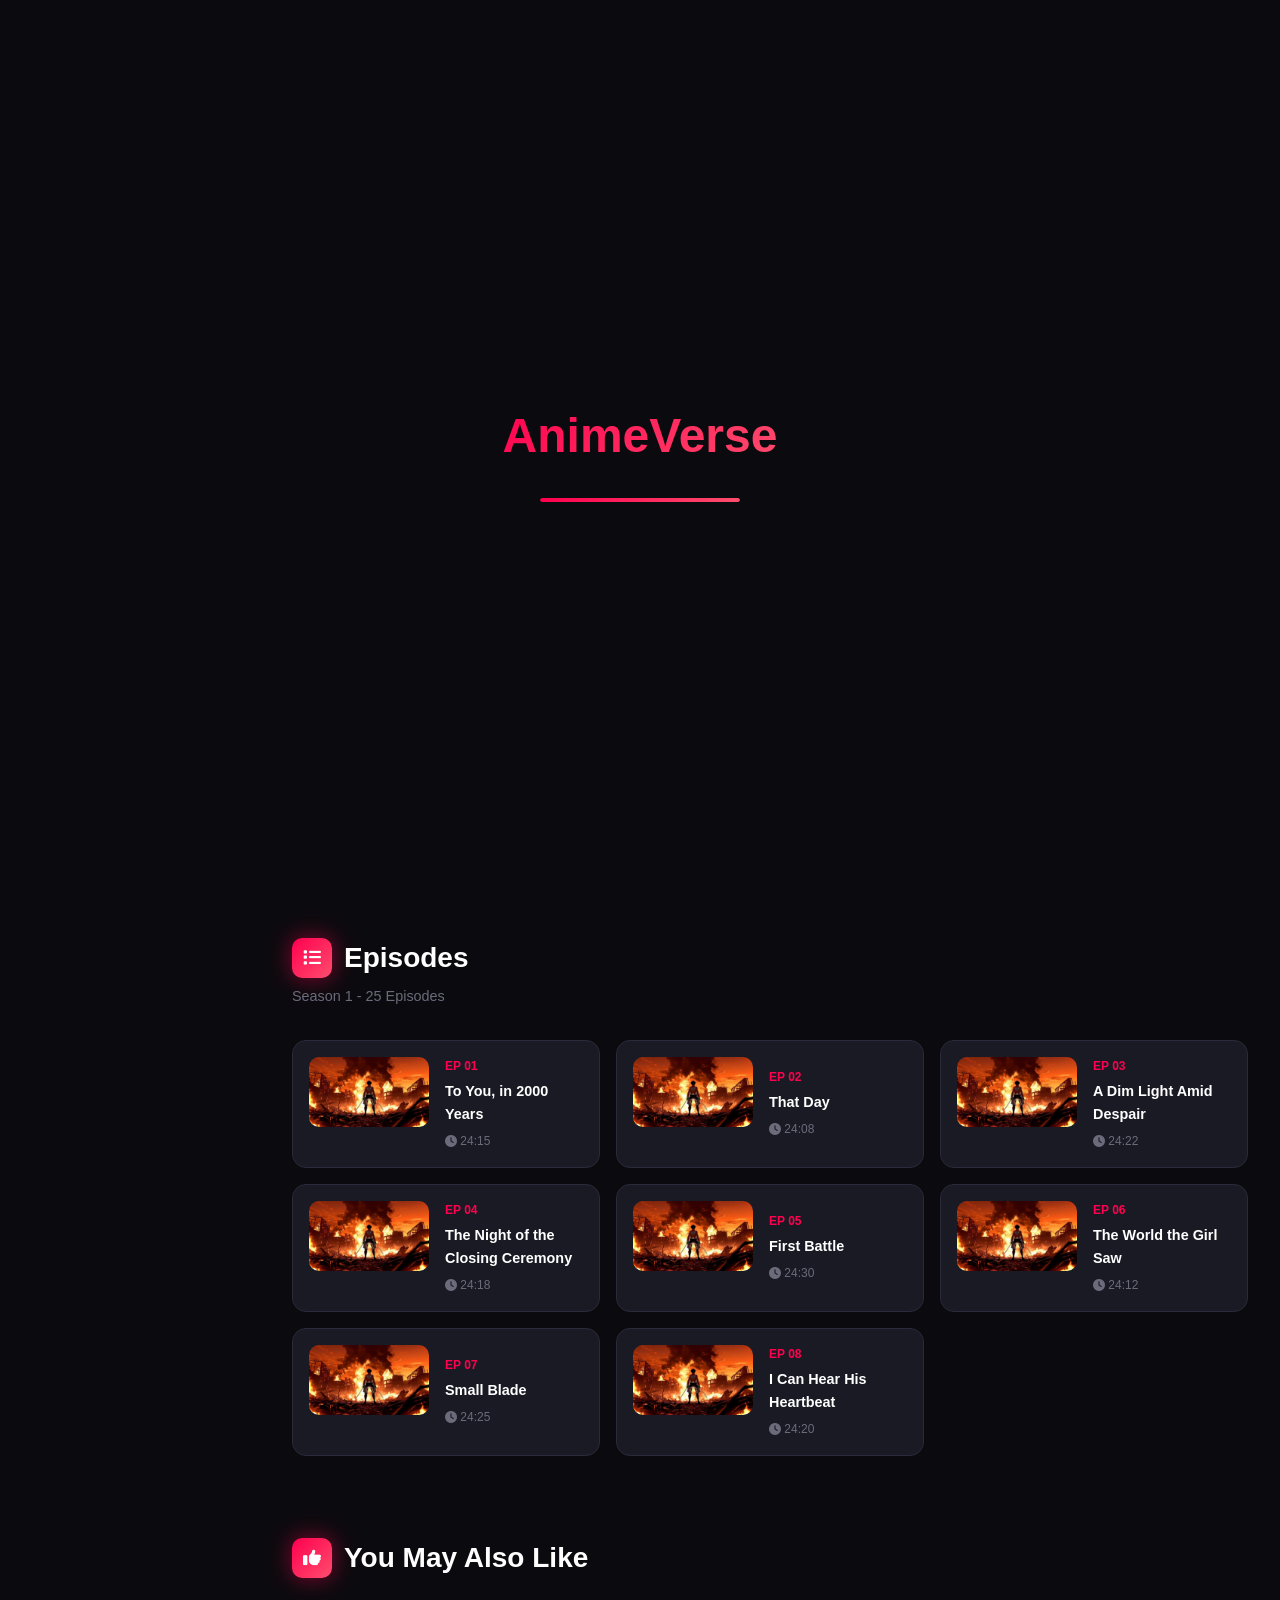
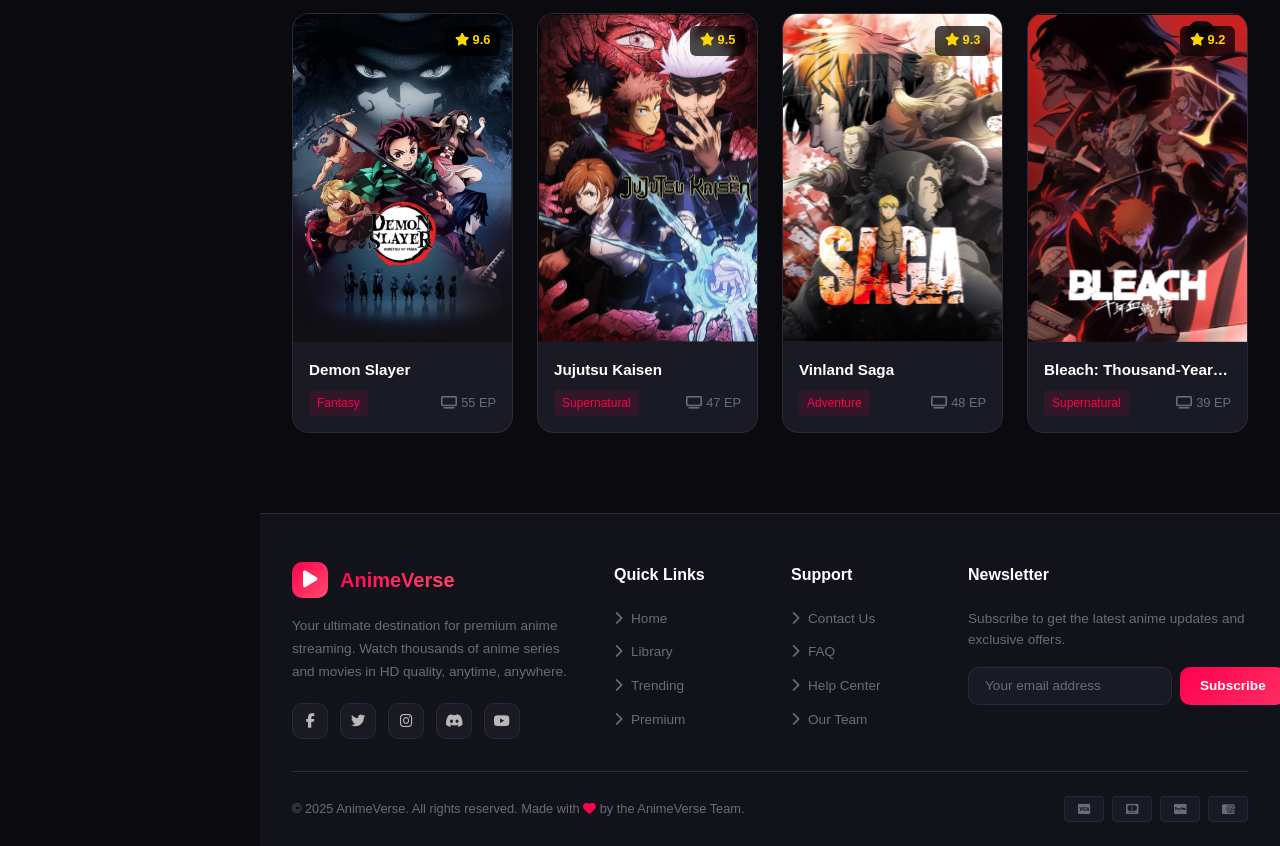
==== commit 4a8e8c6c: "Update" ====
--- a/anime-details.html
+++ b/anime-details.html
@@ -10,6 +10,31 @@
     <title>Attack on Titan - AnimeVerse</title>
     <link rel="stylesheet" href="css/style.css">
     <link rel="stylesheet" href="https://cdnjs.cloudflare.com/ajax/libs/font-awesome/6.4.0/css/all.min.css">
+    <style>
+        .character-card {
+            background: rgba(30, 30, 40, 0.6);
+            backdrop-filter: blur(10px);
+            border-radius: 12px;
+            overflow: hidden;
+            text-align: center;
+            padding: 1rem;
+            transition: transform 0.3s ease;
+        }
+
+        .character-card:hover {
+            transform: translateY(-5px);
+        }
+
+        .character-img {
+            width: 100px;
+            height: 100px;
+            border-radius: 50%;
+            margin: 0 auto 1rem;
+            object-fit: cover;
+            border: 3px solid #dc2626;
+            box-shadow: 0 0 15px rgba(220, 38, 38, 0.5);
+        }
+    </style>
 </head>
 <body>
     <!-- Loading Screen -->
@@ -126,6 +151,46 @@
             </div>
         </section>
 
+        <!-- Main Characters Section -->
+        <section class="section" id="characters" style="margin-top: -3rem; position: relative; z-index: 10;">
+            <div class="section-header reveal">
+                <div>
+                    <h2 class="section-title">
+                        <div class="section-title-icon"><i class="fas fa-users"></i></div>
+                        Main Characters
+                    </h2>
+                </div>
+            </div>
+
+            <div style="display: grid; grid-template-columns: repeat(auto-fit, minmax(200px, 1fr)); gap: 1.5rem;"
+                class="reveal">
+                <div class="character-card">
+                    <img src="Assest/Character_pfp/Eren.jpg"
+                        alt="Eren Yeager" class="character-img">
+                    <h3 style="margin-bottom: 0.5rem;">Eren Yeager</h3>
+                    <p style="color: var(--text-muted); font-size: 0.9rem;">Attack Titan</p>
+                </div>
+                <div class="character-card">
+                    <img src="Assest/Character_pfp/Mikasa.jpg"
+                        alt="Mikasa Ackerman" class="character-img">
+                    <h3 style="margin-bottom: 0.5rem;">Mikasa Ackerman</h3>
+                    <p style="color: var(--text-muted); font-size: 0.9rem;">Scout</p>
+                </div>
+                <div class="character-card">
+                    <img src="Assest/Character_pfp/Armin.jpg"
+                        alt="Armin Arlert" class="character-img">
+                    <h3 style="margin-bottom: 0.5rem;">Armin Arlert</h3>
+                    <p style="color: var(--text-muted); font-size: 0.9rem;">Colossal Titan</p>
+                </div>
+                <div class="character-card">
+                    <img src="Assest/Character_pfp/Levi.jpg"
+                        alt="Levi Ackerman" class="character-img">
+                    <h3 style="margin-bottom: 0.5rem;">Levi Ackerman</h3>
+                    <p style="color: var(--text-muted); font-size: 0.9rem;">Captain</p>
+                </div>
+            </div>
+        </section>
+
         <!-- Video Player Section -->
         <section class="video-player-section" id="video-player" style="display: none; padding: 2rem 5%; max-width: 1200px; margin: 0 auto;">
             <div style="position: relative; padding-bottom: 56.25%; height: 0; overflow: hidden; border-radius: 12px; box-shadow: 0 10px 30px rgba(0,0,0,0.5);">
--- a/css/style.css
+++ b/css/style.css
@@ -2259,10 +2259,92 @@
         /* Better touch target spacing */
     }
 
+    /* 1. Hero Section Scaling Fix */
     .hero-section {
-        min-height: calc(100vh - 70px);
-        height: auto;
-        padding-bottom: 3rem;
+        min-height: auto;
+        height: 60vh;
+        max-height: 500px;
+        padding-bottom: 2rem;
+    }
+    .hero-slide-bg {
+        object-fit: cover;
+    }
+
+    /* 2. Detail Page Consistency */
+    .anime-details-hero {
+        padding: 2rem 1rem;
+        min-height: auto;
+    }
+    .anime-details-poster {
+        width: 140px;
+        aspect-ratio: 2/3;
+        margin-bottom: 1rem;
+    }
+    .anime-details-poster img {
+        width: 100%;
+        height: 100%;
+        object-fit: cover;
+    }
+    .anime-details-title {
+        font-size: 1.5rem;
+        margin-bottom: 0.5rem;
+    }
+
+    /* 3. Character Grid Layout */
+    #characters > div.reveal {
+        grid-template-columns: repeat(2, 1fr) !important;
+        gap: 1rem !important;
+    }
+    .character-card {
+        padding: 0.75rem;
+    }
+    .character-img {
+        width: 80px;
+        height: 80px;
+        margin-bottom: 0.5rem;
+    }
+    .character-card h3 {
+        font-size: 0.9rem;
+        text-align: center;
+    }
+    .character-card p {
+        font-size: 0.75rem !important;
+        text-align: center;
+    }
+
+
+
+    /* 5. Profile Page Refinement */
+    .profile-header {
+        flex-direction: column;
+        text-align: center;
+        gap: 1rem;
+    }
+    .profile-avatar {
+        width: 120px;
+        height: 120px;
+        aspect-ratio: 1/1;
+        object-fit: cover;
+    }
+    .profile-info {
+        width: 100%;
+    }
+    .profile-info h1 {
+        justify-content: center;
+        font-size: 1.5rem;
+    }
+    .profile-stats {
+        justify-content: space-evenly;
+        margin-top: 1.5rem;
+        width: 100%;
+        flex-direction: row;
+        display: flex;
+    }
+
+    /* 6. Z-Index and Layering */
+    .back-to-top {
+        z-index: 9999;
+        bottom: 90px;
     }
 
     /* --- MOBILE BUG FIXES END --- */
@@ -2454,4 +2536,50 @@
 
 .toast.hiding {
     animation: toastSlideOut 0.3s ease forwards;
+}
+
+/* ===== CUSTOM ANIME CURSOR ===== */
+body {
+    cursor: url('https://cdn.custom-cursor.com/db/8617/32/anime-demon-slayer-tanjiro-kamado-sword-pointer.png'), auto;
+}
+a, button, .clickable, input[type="submit"], input[type="button"], .btn {
+    cursor: url('https://cdn.custom-cursor.com/db/8616/32/anime-demon-slayer-tanjiro-kamado-cursor.png'), pointer !important;
+}
+
+/* ===== TRAILER MODAL ===== */
+.trailer-modal {
+    display: none;
+    position: fixed;
+    top: 0; left: 0; width: 100%; height: 100%;
+    background: rgba(0,0,0,0.9);
+    z-index: 10000;
+    align-items: center;
+    justify-content: center;
+    backdrop-filter: blur(5px);
+}
+.trailer-modal.active {
+    display: flex;
+    animation: fadeIn 0.3s ease;
+}
+.trailer-content {
+    width: 90%;
+    max-width: 800px;
+    background: #000;
+    border-radius: 12px;
+    overflow: hidden;
+    position: relative;
+    border: 2px solid var(--accent-primary);
+    box-shadow: 0 0 30px rgba(255,46,99,0.5);
+    aspect-ratio: 16/9;
+}
+.close-trailer {
+    position: absolute;
+    top: 10px; right: 10px;
+    background: rgba(0,0,0,0.5);
+    color: #fff;
+    border: none;
+    width: 30px; height: 30px;
+    border-radius: 50%;
+    cursor: pointer;
+    z-index: 10;
 }
